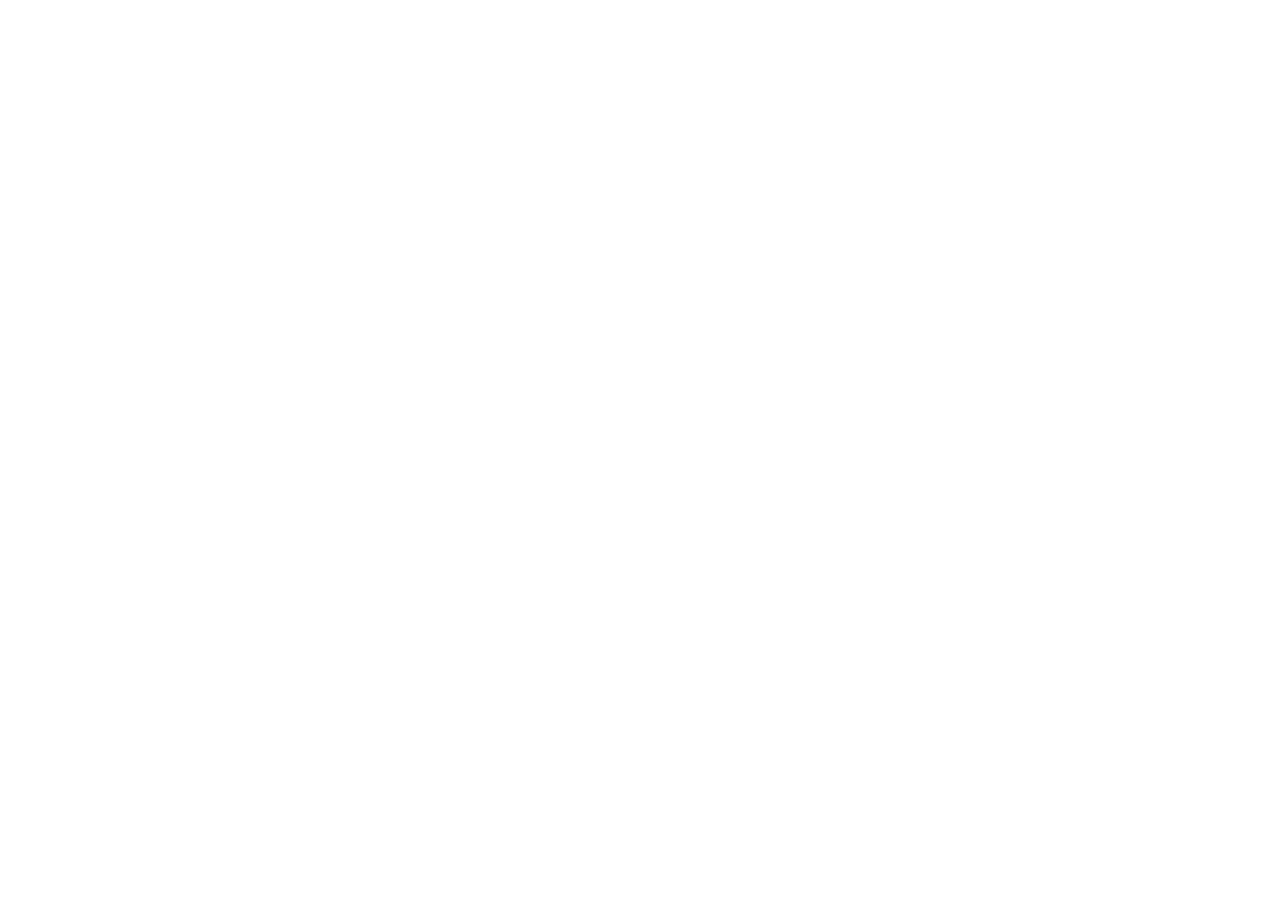
==== index.html @ 26a7f478 "Initial commit" ====
<!DOCTYPE html>
<html lang="en">
  <head>
    <meta charset="utf-8" />
    <meta
      name="viewport"
      content="width=device-width, initial-scale=1,
  maximum-scale=5"
    />
    <link rel="icon" href="./assets/img/devchallenges.png" />
    <link
      href="https://fonts.googleapis.com/css2?family=Poppins:wght@400;500&display=swap"
      rel="stylesheet"
    />

    <title>Home | Team Page</title>
  </head>
  <body></body>
</html>
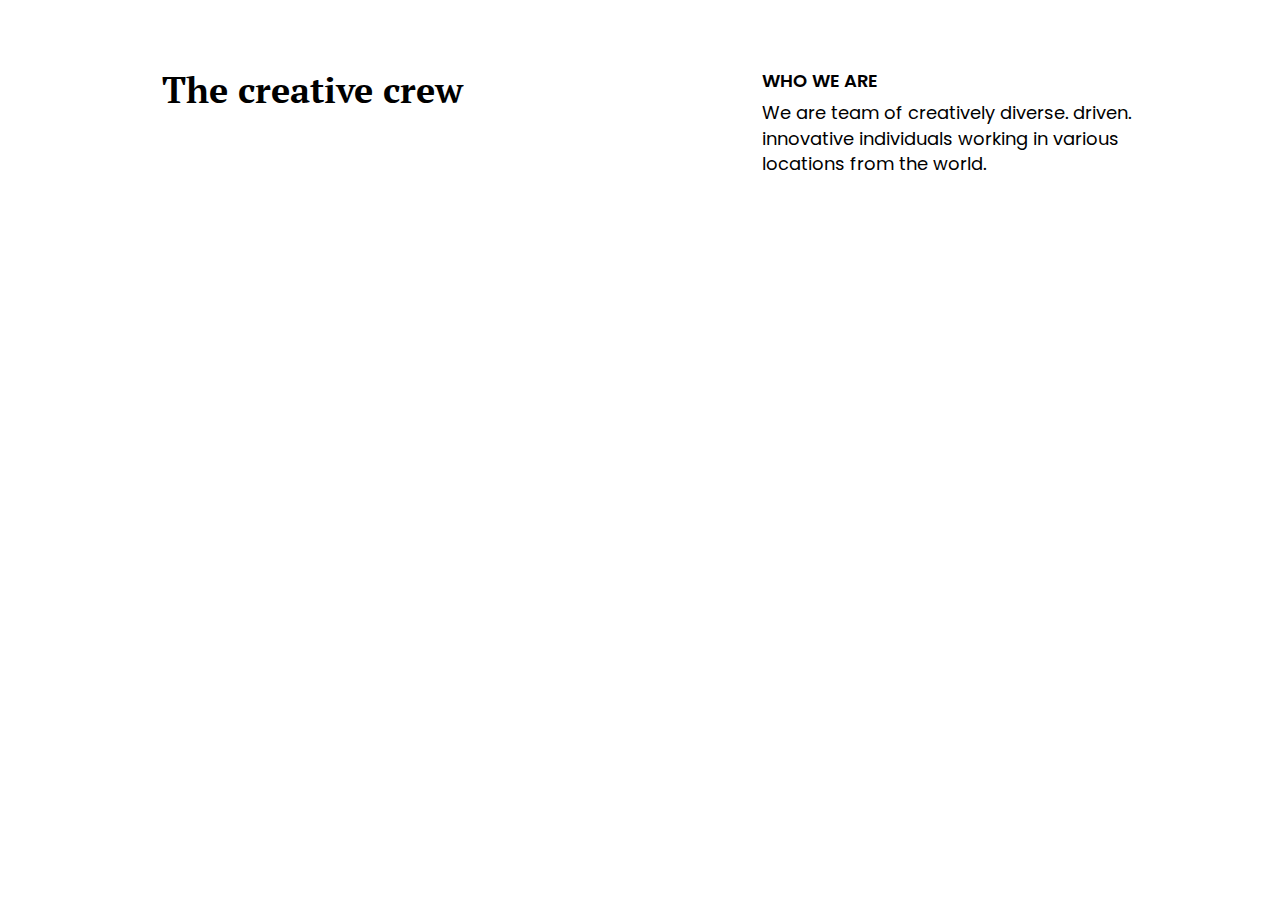
==== commit 2c5bcc14: "feat(header): header structure and style added;" ====
--- a/index.html
+++ b/index.html
@@ -8,12 +8,35 @@
   maximum-scale=5"
     />
     <link rel="icon" href="./assets/img/devchallenges.png" />
+    <title>Home | Team Page</title>
     <link
       href="https://fonts.googleapis.com/css2?family=Poppins:wght@400;500&display=swap"
       rel="stylesheet"
     />
-
-    <title>Home | Team Page</title>
+    <link rel="preconnect" href="https://fonts.gstatic.com" />
+    <link
+      href="https://fonts.googleapis.com/css2?family=PT+Serif:wght@400;700&display=swap"
+      rel="stylesheet"
+    />
+    <link rel="preconnect" href="https://fonts.gstatic.com" />
+    <link
+      href="https://fonts.googleapis.com/css2?family=Montserrat:wght@500;700&display=swap"
+      rel="stylesheet"
+    />
+    <link rel="stylesheet" href="./assets/css/base/base.css" />
+    <link rel="stylesheet" href="./assets/css/header.css" />
+    <link rel="stylesheet" href="./assets/css/components/card.css" />
   </head>
-  <body></body>
+  <body>
+    <header class="header">
+      <h1 class="header__title">The creative crew</h1>
+      <div class="header__container">
+        <h2 class="header__container___title">Who we are</h2>
+        <p class="header__container___content">
+          We are team of creatively diverse. driven. <br />innovative
+          individuals working in various <br />locations from the world.
+        </p>
+      </div>
+    </header>
+  </body>
 </html>
--- a/assets/css/base/base.css
+++ b/assets/css/base/base.css
@@ -0,0 +1,12 @@
+@import url('./_reset.css');
+
+body {
+  font-family: 'Poppins', sans-serif;
+}
+
+.container {
+  padding-left: 6%;
+  padding-right: 6%;
+
+  margin-top: 2.375rem;
+}
--- a/assets/css/header.css
+++ b/assets/css/header.css
@@ -0,0 +1,54 @@
+.header {
+  display: flex;
+  flex-direction: column;
+
+  margin-left: 0.75rem;
+
+  box-sizing: border-box;
+}
+
+.header__title {
+  height: 3rem;
+  margin-top: 4.5rem;
+
+  font-family: 'PT Serif', serif;
+  font-weight: 700;
+  font-size: 2.25rem;
+}
+
+.header__container___title {
+  margin-top: 2.375rem;
+
+  font-family: inherit;
+  font-weight: 600;
+  font-size: 1.125rem;
+  text-transform: uppercase;
+}
+
+.header__container___content {
+  margin-top: 0.625rem;
+
+  font-size: 0.875rem;
+  line-height: 1.3rem;
+}
+
+@media screen and (min-width: 768px) {
+  .header {
+    flex-direction: row;
+    align-items: flex-start;
+
+    justify-content: space-around;
+  }
+  .header__container___title {
+    margin-top: 4.5rem;
+  }
+}
+
+@media screen and (min-width: 1024px) {
+  .header__container___content {
+    max-width: 420px;
+
+    font-size: 1.125rem;
+    line-height: 1.6rem;
+  }
+}
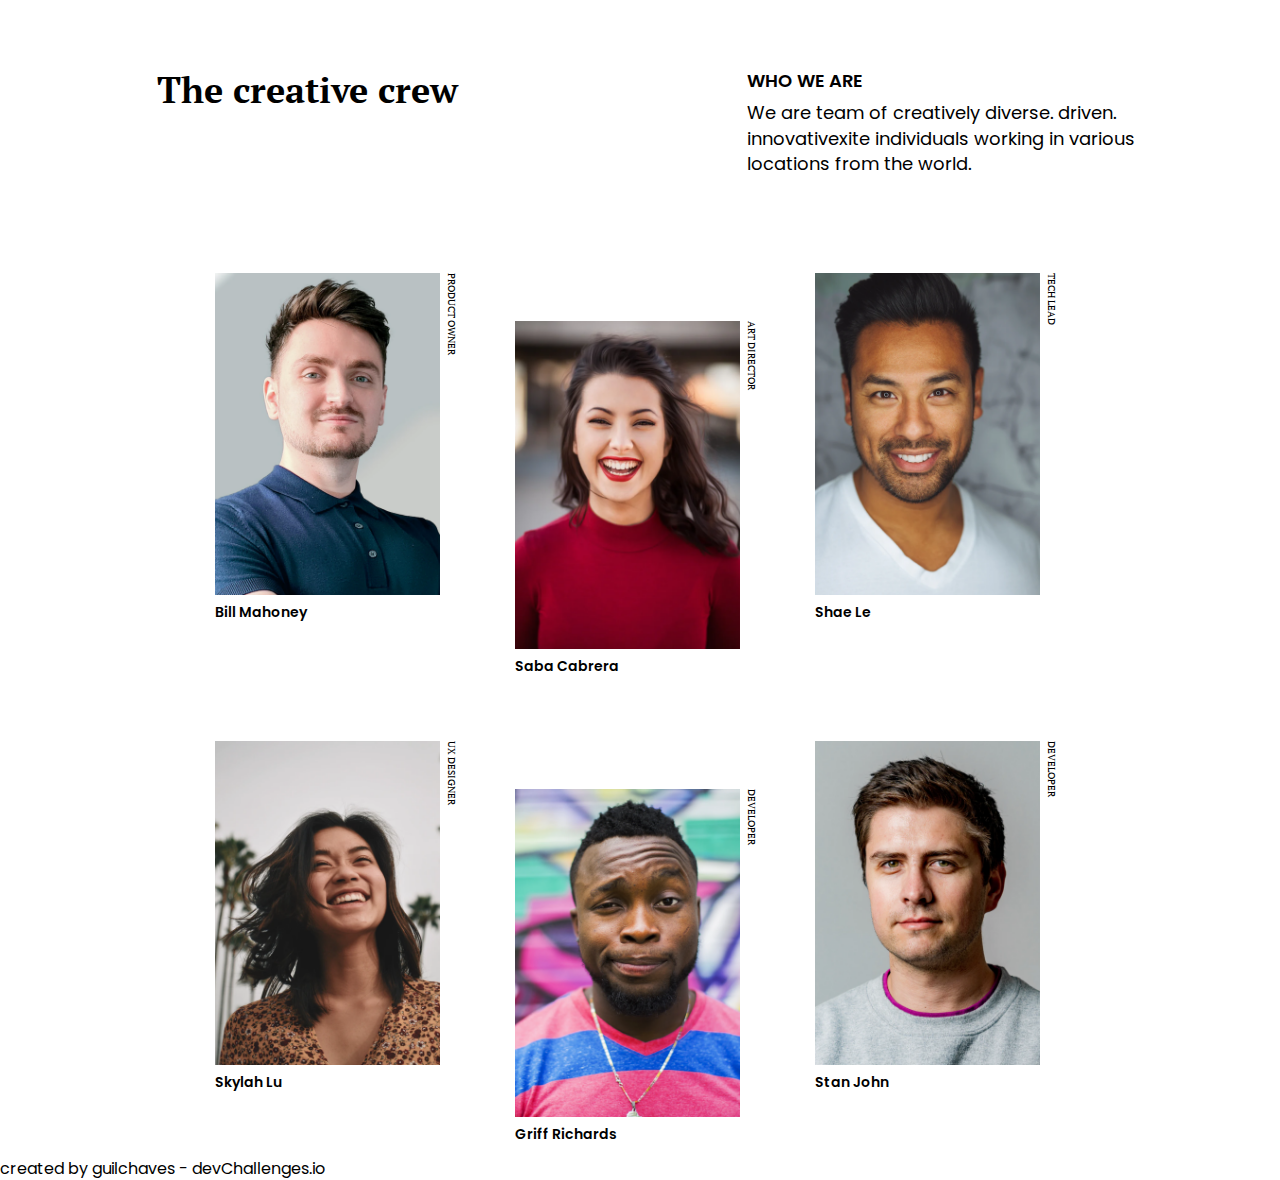
==== commit 4feb397d: "feat(card): card component created and style applied;" ====
--- a/index.html
+++ b/index.html
@@ -9,23 +9,11 @@
     />
     <link rel="icon" href="./assets/img/devchallenges.png" />
     <title>Home | Team Page</title>
-    <link
-      href="https://fonts.googleapis.com/css2?family=Poppins:wght@400;500&display=swap"
-      rel="stylesheet"
-    />
-    <link rel="preconnect" href="https://fonts.gstatic.com" />
-    <link
-      href="https://fonts.googleapis.com/css2?family=PT+Serif:wght@400;700&display=swap"
-      rel="stylesheet"
-    />
-    <link rel="preconnect" href="https://fonts.gstatic.com" />
-    <link
-      href="https://fonts.googleapis.com/css2?family=Montserrat:wght@500;700&display=swap"
-      rel="stylesheet"
-    />
+
     <link rel="stylesheet" href="./assets/css/base/base.css" />
-    <link rel="stylesheet" href="./assets/css/header.css" />
+    <link rel="stylesheet" href="./assets/css/components/header.css" />
     <link rel="stylesheet" href="./assets/css/components/card.css" />
+    <link rel="stylesheet" href="./assets/css/components/footer.css" />
   </head>
   <body>
     <header class="header">
@@ -33,10 +21,65 @@
       <div class="header__container">
         <h2 class="header__container___title">Who we are</h2>
         <p class="header__container___content">
-          We are team of creatively diverse. driven. <br />innovative
+          We are team of creatively diverse. driven. <br />innovativexite
           individuals working in various <br />locations from the world.
         </p>
       </div>
     </header>
+    <main>
+      <section class="team-card">
+        <div class="card">
+          <div class="card-top">
+            <img class="card-pic" src="./assets/img/photo1.png" alt="" />
+            <p class="card-role">product owner</p>
+          </div>
+          <p class="card-name">bill mahoney</p>
+        </div>
+        <div class="card">
+          <div class="card-top">
+            <img class="card-pic" src="./assets/img/photo2.png" alt="" />
+            <p class="card-role">art director</p>
+          </div>
+          <p class="card-name">saba cabrera</p>
+        </div>
+        <div class="card">
+          <div class="card-top">
+            <img class="card-pic" src="./assets/img/photo3.png" alt="" />
+            <p class="card-role">tech lead</p>
+          </div>
+          <p class="card-name">shae le</p>
+        </div>
+        <div class="card">
+          <div class="card-top">
+            <img class="card-pic" src="./assets/img/photo4.png" alt="" />
+            <p class="card-role">ux designer</p>
+          </div>
+          <p class="card-name">skylah lu</p>
+        </div>
+        <div class="card">
+          <div class="card-top">
+            <img class="card-pic" src="./assets/img/photo5.png" alt="" />
+            <p class="card-role">developer</p>
+          </div>
+          <p class="card-name">griff richards</p>
+        </div>
+        <div class="card">
+          <div class="card-top">
+            <img class="card-pic" src="./assets/img/photo6.png" alt="" />
+            <p class="card-role">developer</p>
+          </div>
+          <p class="card-name">stan john</p>
+        </div>
+      </section>
+    </main>
+    <footer class="footer">
+      <p class="footer__info">
+        created by
+        <a href="https://github.com/guilchaves/" class="footer__user"
+          >guilchaves</a
+        >
+        - devChallenges.io
+      </p>
+    </footer>
   </body>
 </html>
--- a/assets/css/base/base.css
+++ b/assets/css/base/base.css
@@ -1,12 +1,6 @@
 @import url('./_reset.css');
+@import url('./_variables.css');
 
 body {
   font-family: 'Poppins', sans-serif;
 }
-
-.container {
-  padding-left: 6%;
-  padding-right: 6%;
-
-  margin-top: 2.375rem;
-}
--- a/assets/css/components/header.css
+++ b/assets/css/components/header.css
@@ -0,0 +1,59 @@
+.header {
+  display: flex;
+  flex-direction: column;
+
+  margin-left: 0.75rem;
+
+  box-sizing: border-box;
+  margin-bottom: 3rem;
+}
+
+.header__title {
+  height: 3rem;
+  margin-top: 4.5rem;
+
+  font-family: var(--pt-serif);
+  font-weight: 700;
+  font-size: 2.25rem;
+}
+
+.header__container___title {
+  margin-top: 2.375rem;
+
+  font-family: inherit;
+  font-weight: 600;
+  font-size: 1.125rem;
+  text-transform: uppercase;
+}
+
+.header__container___content {
+  margin-top: 0.625rem;
+
+  font-size: 0.875rem;
+  line-height: 1.3rem;
+}
+
+@media screen and (min-width: 768px) {
+  .header {
+    flex-direction: row;
+    align-items: flex-start;
+
+    justify-content: space-around;
+  }
+  .header__container___title {
+    margin-top: 4.5rem;
+  }
+}
+
+@media screen and (min-width: 1024px) {
+  .header {
+    margin-bottom: 6rem;
+  }
+
+  .header__container___content {
+    max-width: 420px;
+
+    font-size: 1.125rem;
+    line-height: 1.6rem;
+  }
+}
--- a/assets/css/components/card.css
+++ b/assets/css/components/card.css
@@ -0,0 +1,91 @@
+.team-card {
+  display: flex;
+  flex-wrap: wrap;
+  align-items: flex-start;
+  justify-content: space-around;
+
+  margin: auto;
+  max-width: 630px;
+}
+
+.card {
+  width: 10rem;
+  height: 15rem;
+
+  margin-bottom: 3rem;
+}
+
+.card-top {
+  display: flex;
+  flex-direction: row;
+}
+
+.card-pic {
+  width: 90%;
+  height: 95%;
+}
+
+.card-role {
+  margin-left: 1rem;
+
+  transform: rotate(90deg);
+  transform-origin: left top;
+  top: 0;
+  left: 100%;
+  white-space: nowrap;
+
+  text-transform: uppercase;
+  font-family: var(--pt-serif);
+  font-weight: 400;
+  font-size: 0.625rem;
+  color: var(--black);
+}
+
+.card-name {
+  margin-top: 0.625rem;
+
+  font-family: var(--poppins);
+  font-weight: 600;
+  font-size: 0.875rem;
+
+  text-transform: capitalize;
+}
+
+.card:nth-child(2) {
+  margin-top: 3rem;
+}
+
+.card:nth-child(4) {
+  margin-top: 3rem;
+}
+
+.card:nth-child(6) {
+  margin-top: 3rem;
+}
+
+@media screen and (min-width: 480px) {
+  .card:nth-child(5) {
+    margin-top: 6rem;
+  }
+}
+
+@media screen and (min-width: 768px) {
+  .team-card {
+    padding-left: 5rem;
+    padding-right: 5rem;
+  }
+
+  .card {
+    margin-bottom: 2rem;
+  }
+}
+
+@media screen and (min-width: 1024px) {
+  .team-card {
+    max-width: 900px;
+  }
+  .card {
+    width: 15.625rem;
+    height: 21.25rem;
+  }
+}
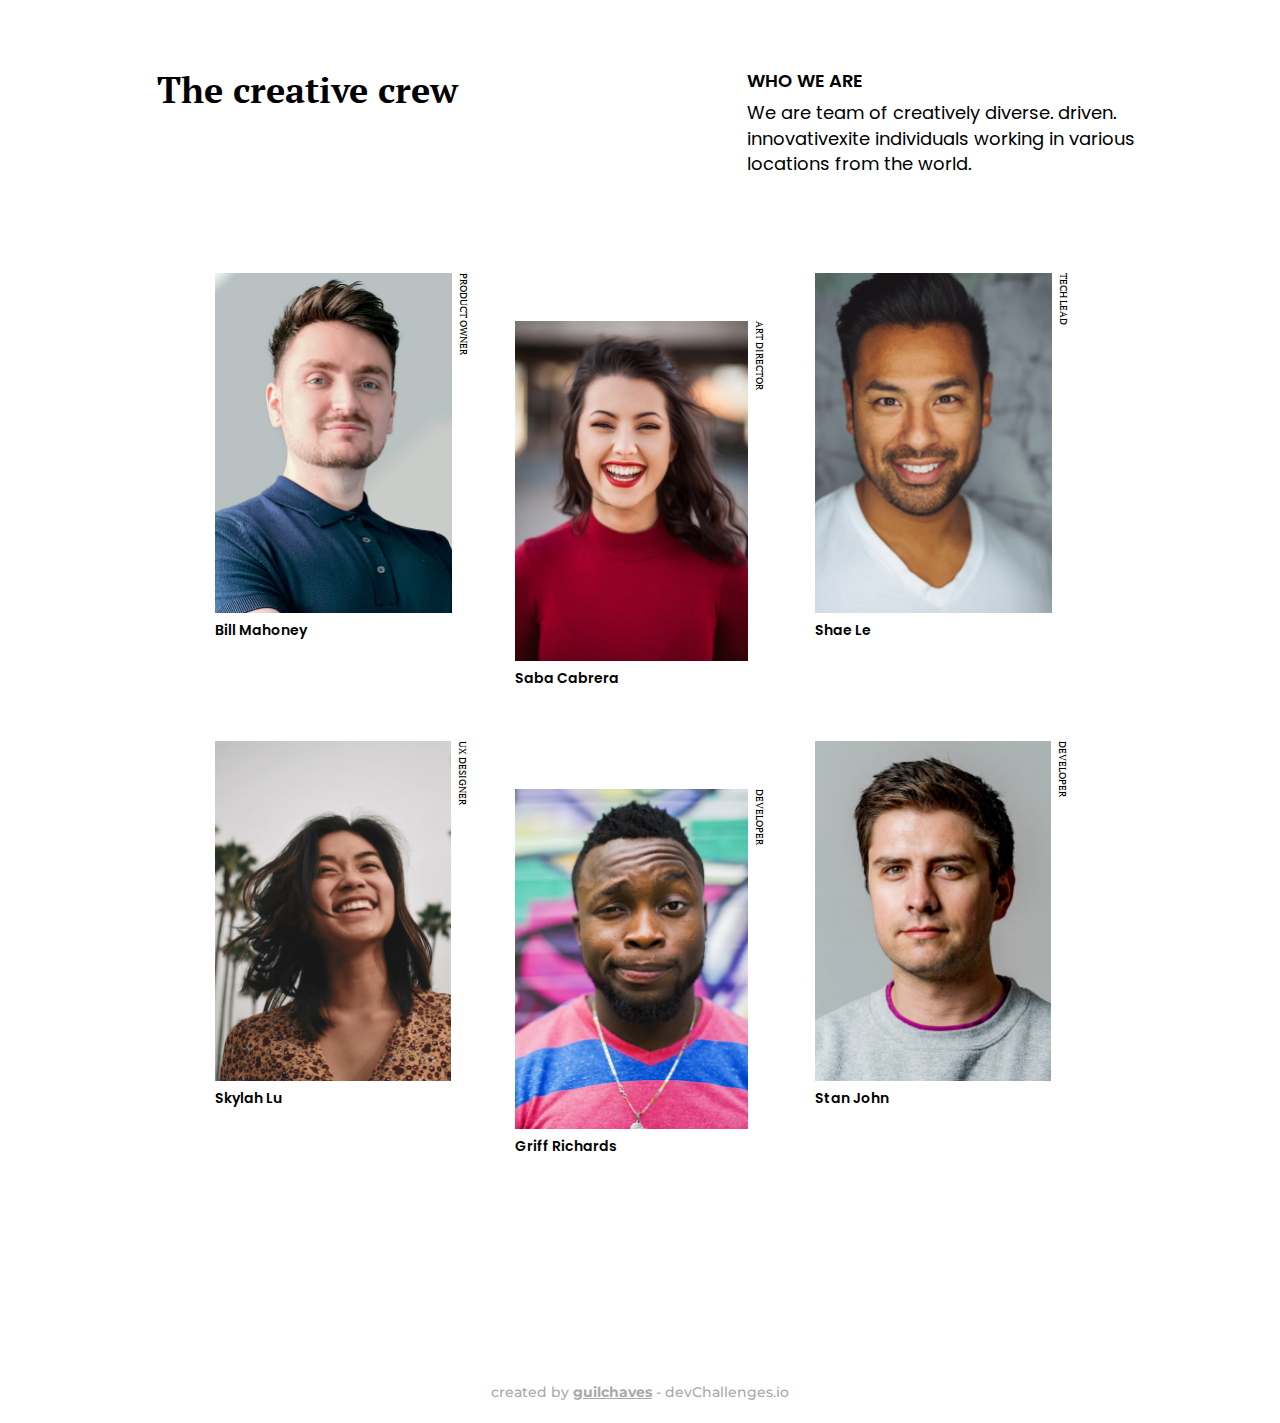
==== commit bbdfdd38: "fix(size-units): responsive units used for mozilla browsers compatibility;" ====
--- a/index.html
+++ b/index.html
@@ -27,7 +27,7 @@
       </div>
     </header>
     <main>
-      <section class="team-card">
+      <section class="team-cards">
         <div class="card">
           <div class="card-top">
             <img class="card-pic" src="./assets/img/photo1.png" alt="" />
--- a/assets/css/components/card.css
+++ b/assets/css/components/card.css
@@ -1,11 +1,12 @@
-.team-card {
+.team-cards {
   display: flex;
   flex-wrap: wrap;
   align-items: flex-start;
   justify-content: space-around;
 
   margin: auto;
-  max-width: 630px;
+  width: 100%;
+  max-width: 39.375rem;
 }
 
 .card {
@@ -21,14 +22,14 @@
 }
 
 .card-pic {
-  width: 90%;
-  height: 95%;
+  width: 8.625rem;
+  height: 13.25rem;
 }
 
 .card-role {
   margin-left: 1rem;
 
-  transform: rotate(90deg);
+  -webkit-transform: rotate(90deg);
   transform-origin: left top;
   top: 0;
   left: 100%;
@@ -81,11 +82,15 @@
 }
 
 @media screen and (min-width: 1024px) {
-  .team-card {
-    max-width: 900px;
+  .team-cards {
+    max-width: 56.25rem;
   }
   .card {
     width: 15.625rem;
     height: 21.25rem;
   }
+  .card-pic {
+    width: 14.875rem;
+    height: 21.25rem;
+  }
 }
--- a/assets/css/components/footer.css
+++ b/assets/css/components/footer.css
@@ -0,0 +1,25 @@
+.footer {
+  display: flex;
+  justify-content: center;
+
+  margin-top: 8rem;
+  margin-bottom: 1.5rem;
+
+  font-family: var(--montserrat);
+  font-weight: 500;
+  font-size: 0.875rem;
+
+  color: var(--grey);
+}
+
+.footer__user {
+  font-family: inherit;
+  font-weight: 700;
+  text-decoration: underline;
+}
+
+@media screen and (min-width: 1024px) {
+  .footer {
+    margin-top: 14rem;
+  }
+}
